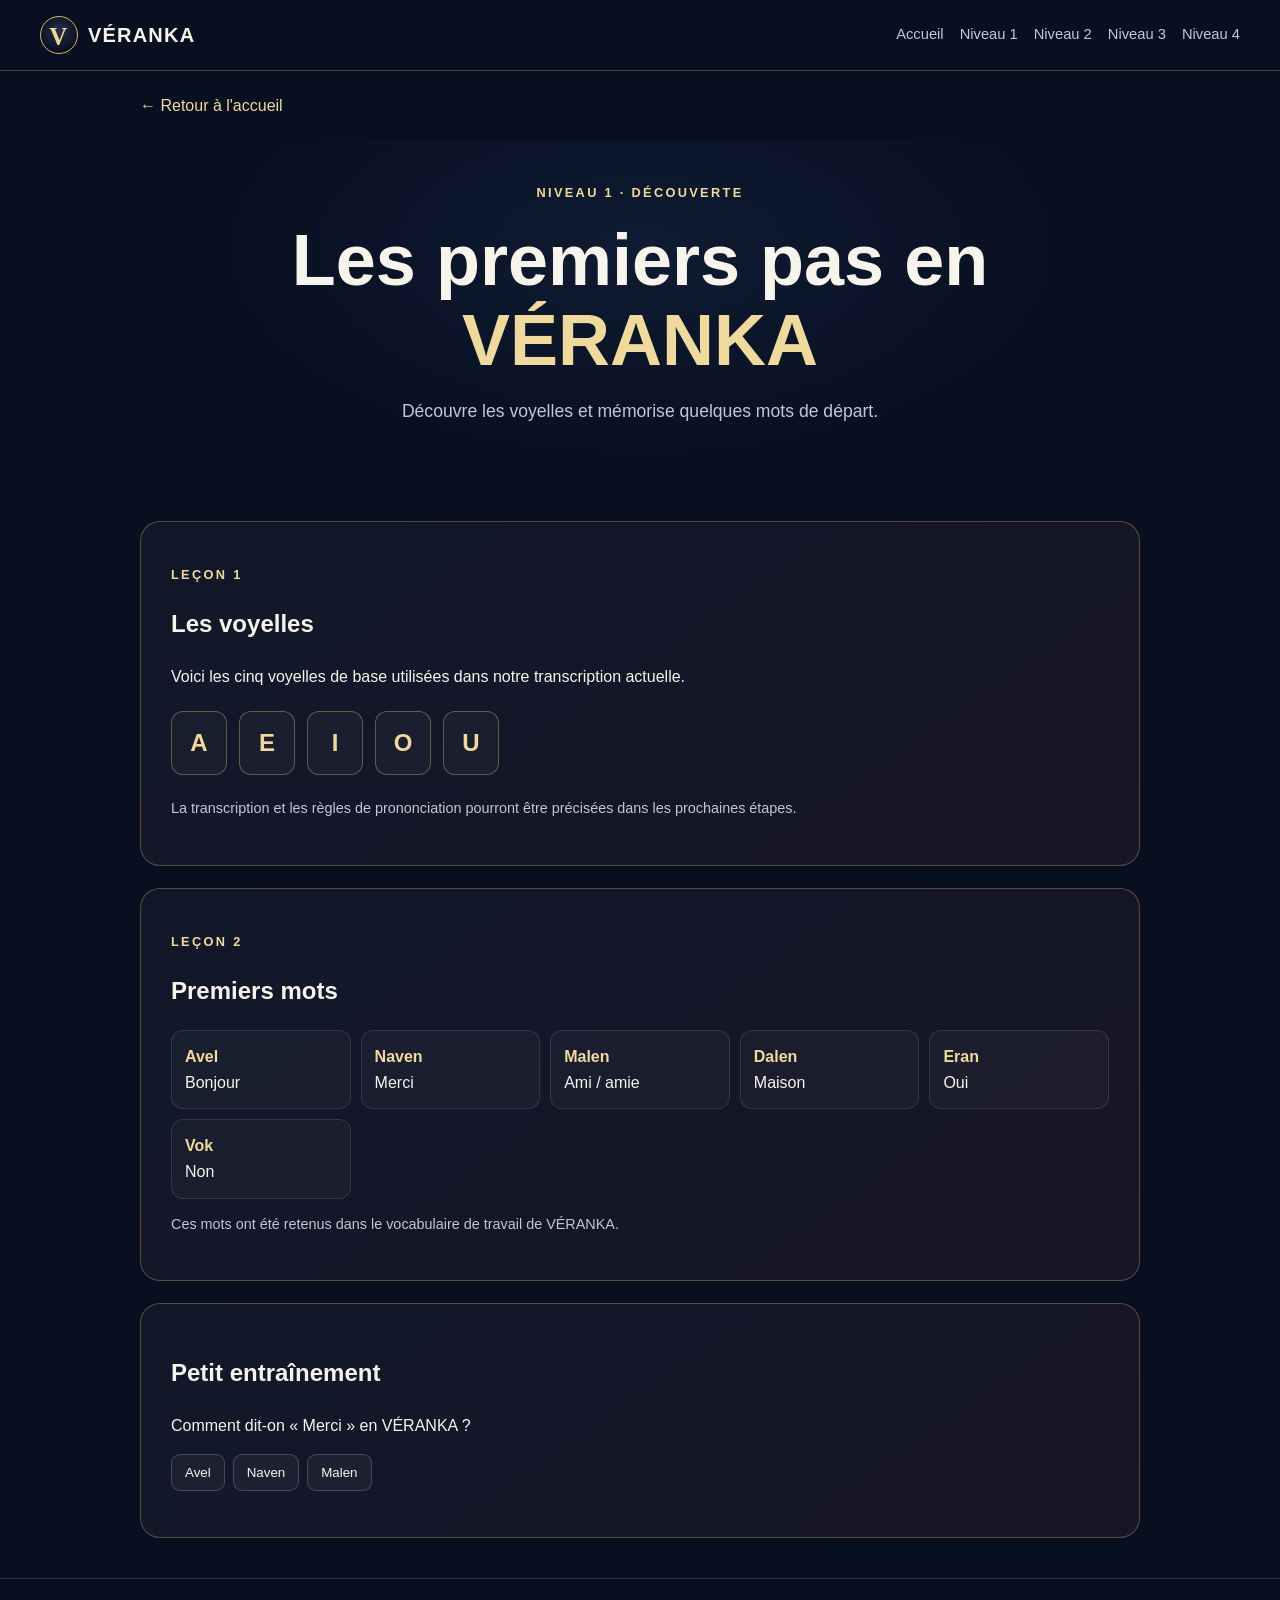
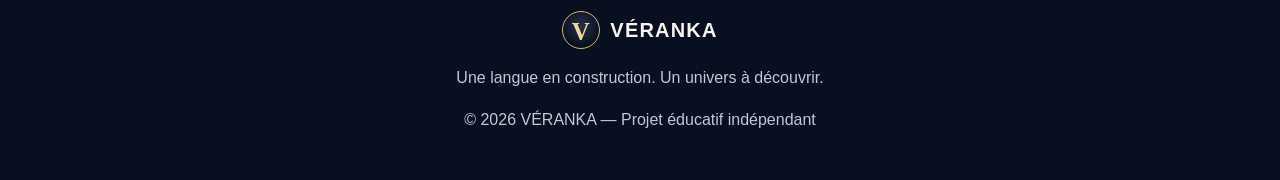
==== niveau-1.html @ cb12dc2f "Add files via upload" ====
<!DOCTYPE html>
<html lang="fr">
<head>
<meta charset="UTF-8">
<meta name="viewport" content="width=device-width, initial-scale=1.0">
<meta name="theme-color" content="#080f20">
<meta name="description" content="Apprends la langue VÉRANKA étape par étape.">
<title>Niveau 1 — Découverte — VÉRANKA</title>
<style>
:root{--night:#080f20;--panel:#101a30;--gold:#d8b56a;--gold-light:#f0d99c;--text:#f7f4ec;--muted:#c1c7d4}
*{box-sizing:border-box}html{scroll-behavior:smooth}body{margin:0;background:var(--night);color:var(--text);font-family:Arial,Helvetica,sans-serif;line-height:1.6}
a{color:inherit}.topbar{display:flex;align-items:center;justify-content:space-between;gap:16px;padding:16px clamp(16px,4vw,40px);background:#080f20;border-bottom:1px solid #d8b56a55;position:sticky;top:0;z-index:10}
.logo{display:flex;align-items:center;gap:10px;text-decoration:none;font-size:1.25rem;font-weight:800;letter-spacing:.06em}
.brand-emblem{width:38px;height:38px;flex:0 0 38px;display:grid;place-items:center;border:1px solid var(--gold);border-radius:50%;color:var(--gold-light);font-family:Georgia,serif;font-size:25px;background:radial-gradient(circle at 50% 40%,#27304a,#080f20 72%)}
nav{display:flex;flex-wrap:wrap;gap:16px}nav a{text-decoration:none;color:var(--muted);font-size:.92rem}nav a:hover{color:var(--gold-light)}
main{width:min(100% - 32px,1000px);margin:0 auto}.hero{padding:clamp(50px,10vw,100px) 0 50px;text-align:center;background:radial-gradient(ellipse at 50% 30%,#1e345955,transparent 60%)}
.eyebrow{color:var(--gold-light);font-size:.8rem;letter-spacing:.18em;font-weight:700}.hero h1{font-size:clamp(2.2rem,7vw,4.5rem);line-height:1.12;margin:16px auto;max-width:850px}.gold{color:var(--gold-light)}.intro,.muted{color:var(--muted)}.intro{font-size:1.1rem;max-width:680px;margin:0 auto 24px}
.primary-button,.action{display:inline-flex;align-items:center;justify-content:center;background:linear-gradient(135deg,#f0d99c,#d1a84e);color:#151525;text-decoration:none;border:0;border-radius:12px;padding:13px 20px;font-weight:800;cursor:pointer}
.section{padding:32px 0;scroll-margin-top:85px}.section h2{font-size:clamp(1.6rem,5vw,2.3rem);line-height:1.2}.level-grid{display:grid;grid-template-columns:repeat(2,minmax(0,1fr));gap:14px;margin:24px 0}
.level-card{display:flex;flex-direction:column;gap:10px;padding:20px;border:1px solid #d8b56a55;border-radius:18px;background:linear-gradient(145deg,#141f37,#0e1325);text-decoration:none;min-height:180px}
.level-card:hover{border-color:var(--gold);transform:translateY(-2px)}.level-symbol{color:var(--gold-light);font-size:1.5rem}.level-card strong{font-size:1.08rem}.level-card small{color:var(--muted)}.level-action{margin-top:auto;color:var(--gold-light);font-weight:700}
.panel{margin:22px 0;padding:clamp(18px,4vw,30px);border:1px solid #d8b56a55;border-radius:20px;background:linear-gradient(145deg,#11182a,#171526)}
.number-grid{display:grid;grid-template-columns:repeat(auto-fit,minmax(95px,1fr));gap:10px;margin:18px 0}.number-tile,.word-tile{padding:13px;border:1px solid #ffffff1c;border-radius:12px;background:#ffffff08}.number-tile strong{display:block;color:var(--gold-light);font:700 22px Georgia,serif}.number-tile span{color:#d1ccbf}
.rule{padding:12px 14px;margin:10px 0;border-left:3px solid var(--gold);border-radius:0 9px 9px 0;background:#ffffff08}.veranka-word{color:var(--gold-light);font-family:Georgia,serif;overflow-wrap:anywhere}
.converter-row{display:flex;flex-wrap:wrap;gap:10px;margin-top:10px}.converter-row input{flex:1;min-width:130px;padding:12px;border:1px solid #625b50;border-radius:10px;background:#0c1020;color:white;font:inherit}.result{padding:14px;margin-top:12px;border:1px solid #ffffff20;border-radius:10px;background:#090d18;overflow-wrap:anywhere}.result strong{color:var(--gold-light);font-size:20px}
.quiz-item{padding:15px 0;border-bottom:1px solid #ffffff20}.choices{display:flex;flex-wrap:wrap;gap:8px}.choice,.quiz-option{padding:10px 13px;border:1px solid #ffffff30;border-radius:9px;background:#ffffff0b;color:var(--text);cursor:pointer}.choice.selected{border-color:var(--gold);background:#51442b}.good{color:#8fd5a5}.bad{color:#ff9c91}
.letters{display:flex;flex-wrap:wrap;gap:12px;margin:22px 0}.letters span{display:grid;place-items:center;min-width:56px;height:64px;border:1px solid #d8b56a66;border-radius:12px;background:#ffffff08;color:var(--gold-light);font-size:1.5rem;font-weight:800}
.word-list{display:grid;grid-template-columns:repeat(auto-fit,minmax(160px,1fr));gap:10px}.word-tile strong{display:block;color:var(--gold-light)}.note{font-size:.9rem;color:var(--muted)}
footer{text-align:center;padding:32px 16px;margin-top:40px;border-top:1px solid #d8b56a33;color:var(--muted)}footer .logo{justify-content:center;color:var(--text)}
.back-link{display:inline-block;margin:22px 0;color:var(--gold-light);text-decoration:none}
@media(max-width:600px){.topbar{align-items:flex-start;flex-direction:column}.level-grid{grid-template-columns:1fr}.level-card{min-height:0}.converter-row{flex-direction:column}.action{width:100%}nav{gap:12px}}
</style>
</head>
<body>
<header class="topbar">
<a class="logo" href="index.html"><span class="brand-emblem" aria-hidden="true">V</span><span>VÉRANKA</span></a>
<nav aria-label="Navigation principale"><a href="index.html">Accueil</a><a href="niveau-1.html">Niveau 1</a><a href="niveau-2.html">Niveau 2</a><a href="niveau-3.html">Niveau 3</a><a href="niveau-4.html">Niveau 4</a></nav>
</header>
<main>

<a class="back-link" href="index.html">← Retour à l'accueil</a>
<section class="hero" style="padding-top:30px">
<p class="eyebrow">NIVEAU 1 · DÉCOUVERTE</p><h1>Les premiers pas en <span class="gold">VÉRANKA</span></h1>
<p class="intro">Découvre les voyelles et mémorise quelques mots de départ.</p>
</section>
<section class="panel" id="alphabet"><p class="eyebrow">LEÇON 1</p><h2>Les voyelles</h2><p>Voici les cinq voyelles de base utilisées dans notre transcription actuelle.</p><div class="letters"><span>A</span><span>E</span><span>I</span><span>O</span><span>U</span></div><p class="note">La transcription et les règles de prononciation pourront être précisées dans les prochaines étapes.</p></section>
<section class="panel" id="mots"><p class="eyebrow">LEÇON 2</p><h2>Premiers mots</h2><div class="word-list"><div class="word-tile"><strong>Avel</strong><span>Bonjour</span></div><div class="word-tile"><strong>Naven</strong><span>Merci</span></div><div class="word-tile"><strong>Malen</strong><span>Ami / amie</span></div><div class="word-tile"><strong>Dalen</strong><span>Maison</span></div><div class="word-tile"><strong>Eran</strong><span>Oui</span></div><div class="word-tile"><strong>Vok</strong><span>Non</span></div></div><p class="note">Ces mots ont été retenus dans le vocabulaire de travail de VÉRANKA.</p></section>
<section class="panel"><h2>Petit entraînement</h2><p>Comment dit-on « Merci » en VÉRANKA ?</p><div class="choices" id="q1"><button class="quiz-option" data-correct="false">Avel</button><button class="quiz-option" data-correct="true">Naven</button><button class="quiz-option" data-correct="false">Malen</button></div><p id="feedback" aria-live="polite" class="muted"></p></section>
<script>
document.querySelectorAll('#q1 button').forEach(b=>b.addEventListener('click',()=>{document.querySelectorAll('#q1 button').forEach(x=>x.style.borderColor='');b.style.borderColor=b.dataset.correct==='true'?'#8fd5a5':'#ff9c91';document.getElementById('feedback').textContent=b.dataset.correct==='true'?'Correct ! Naven signifie « Merci ».':'Pas tout à fait. Réessaie !';}));
</script>

</main>
<footer><a class="logo" href="index.html"><span class="brand-emblem" aria-hidden="true">V</span><span>VÉRANKA</span></a><p>Une langue en construction. Un univers à découvrir.</p><p>© 2026 VÉRANKA — Projet éducatif indépendant</p></footer>

</body>
</html>
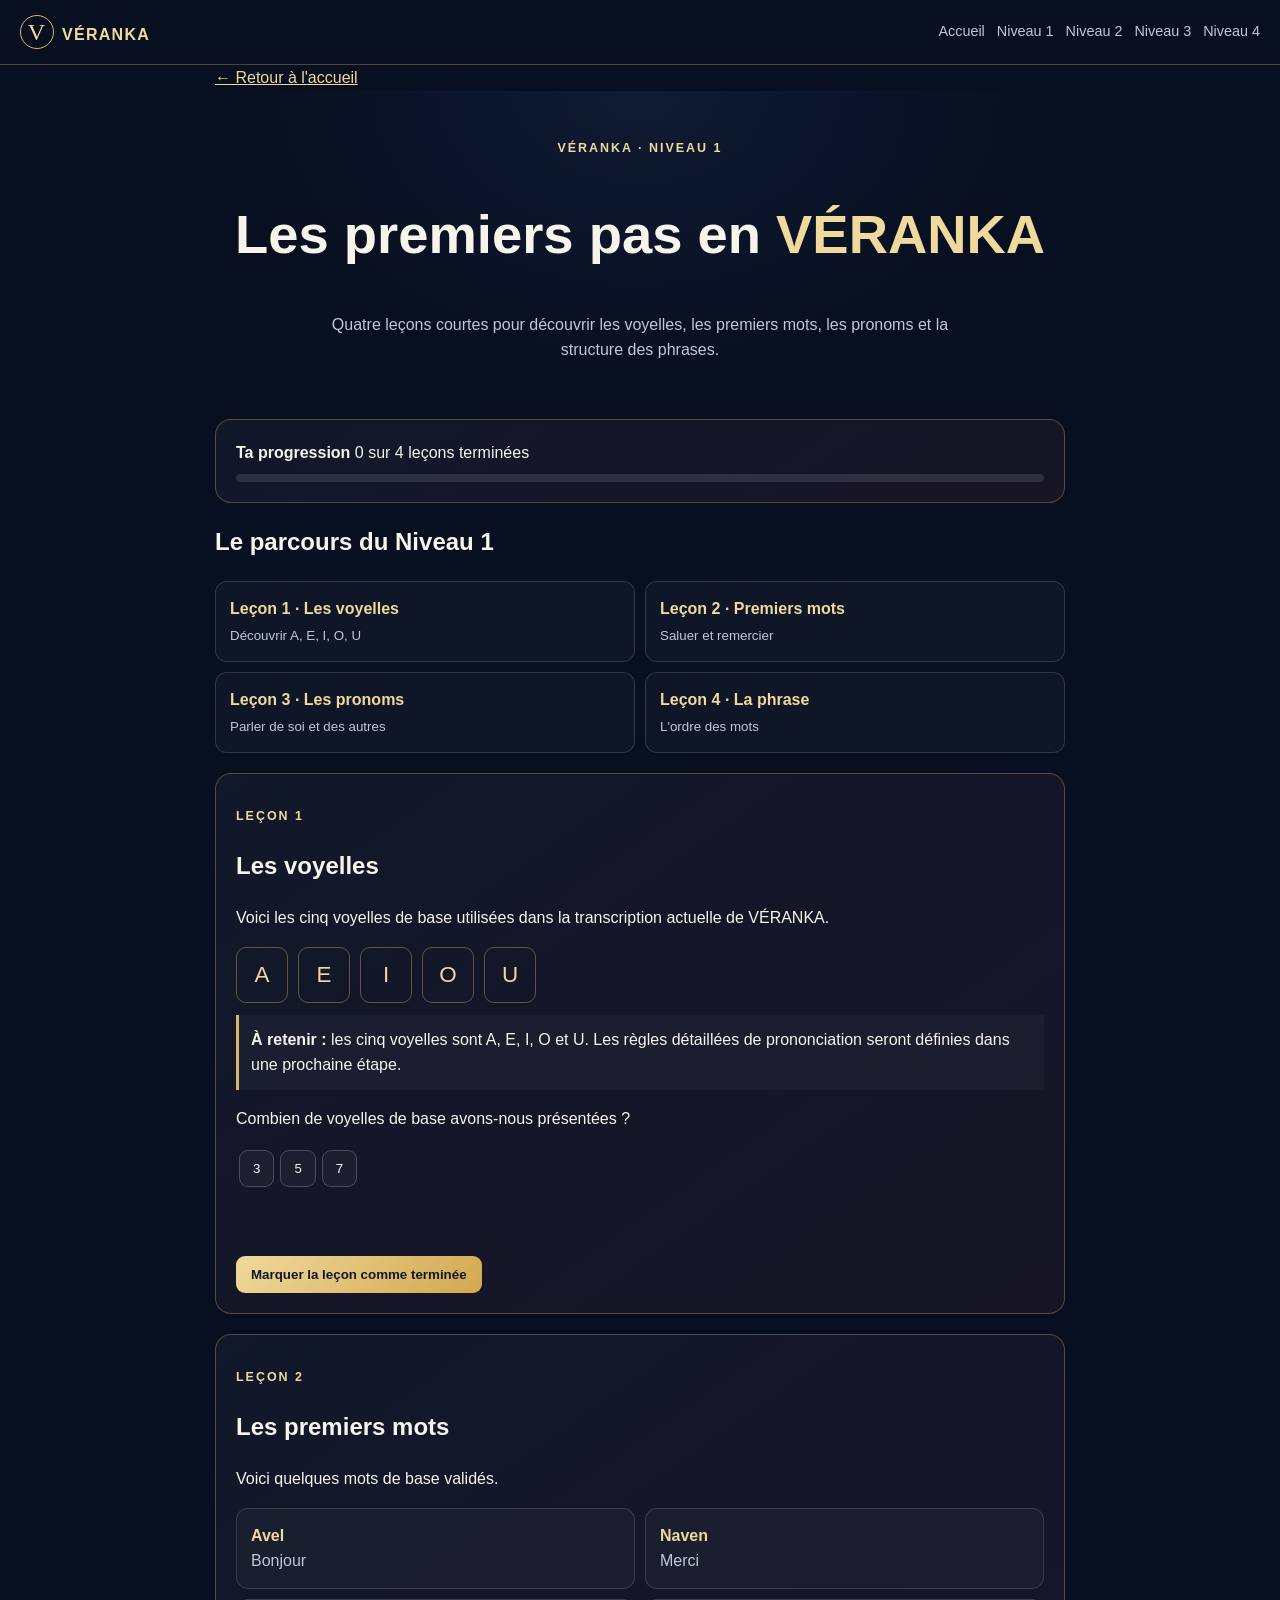
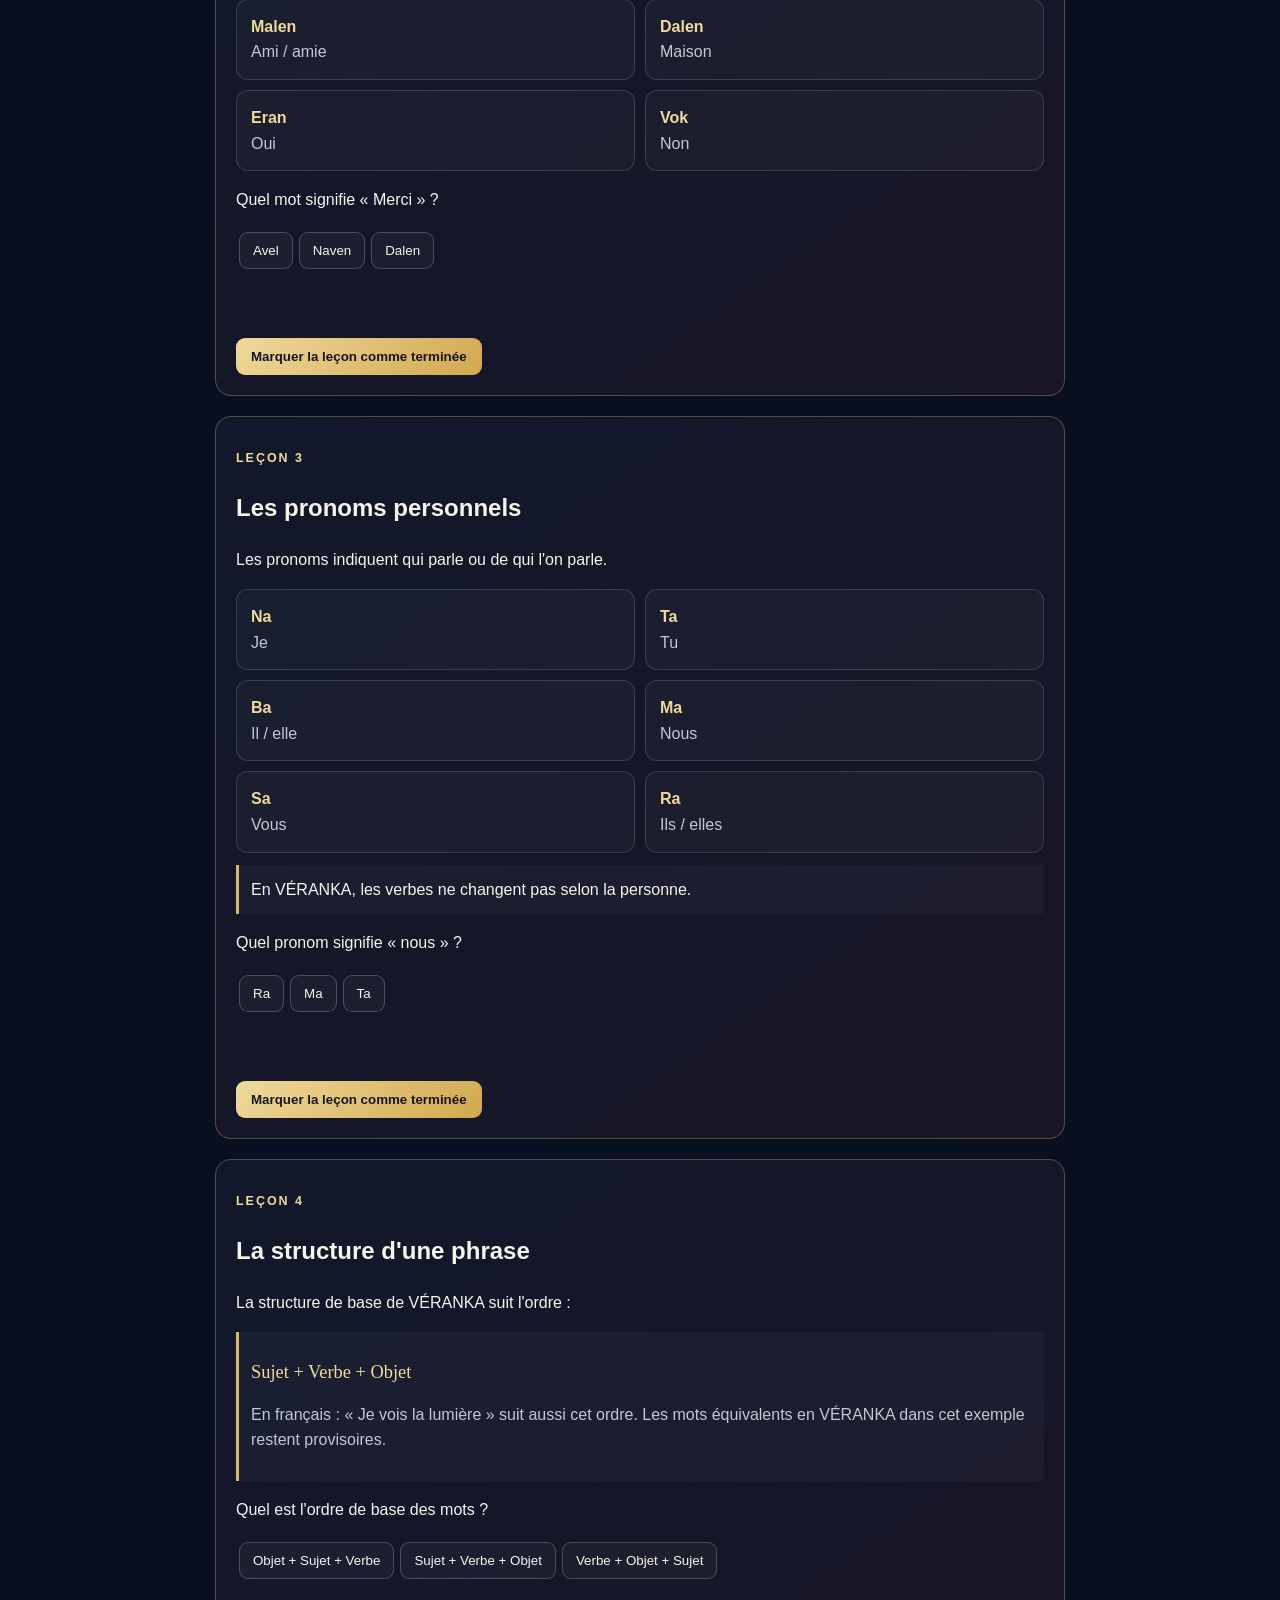
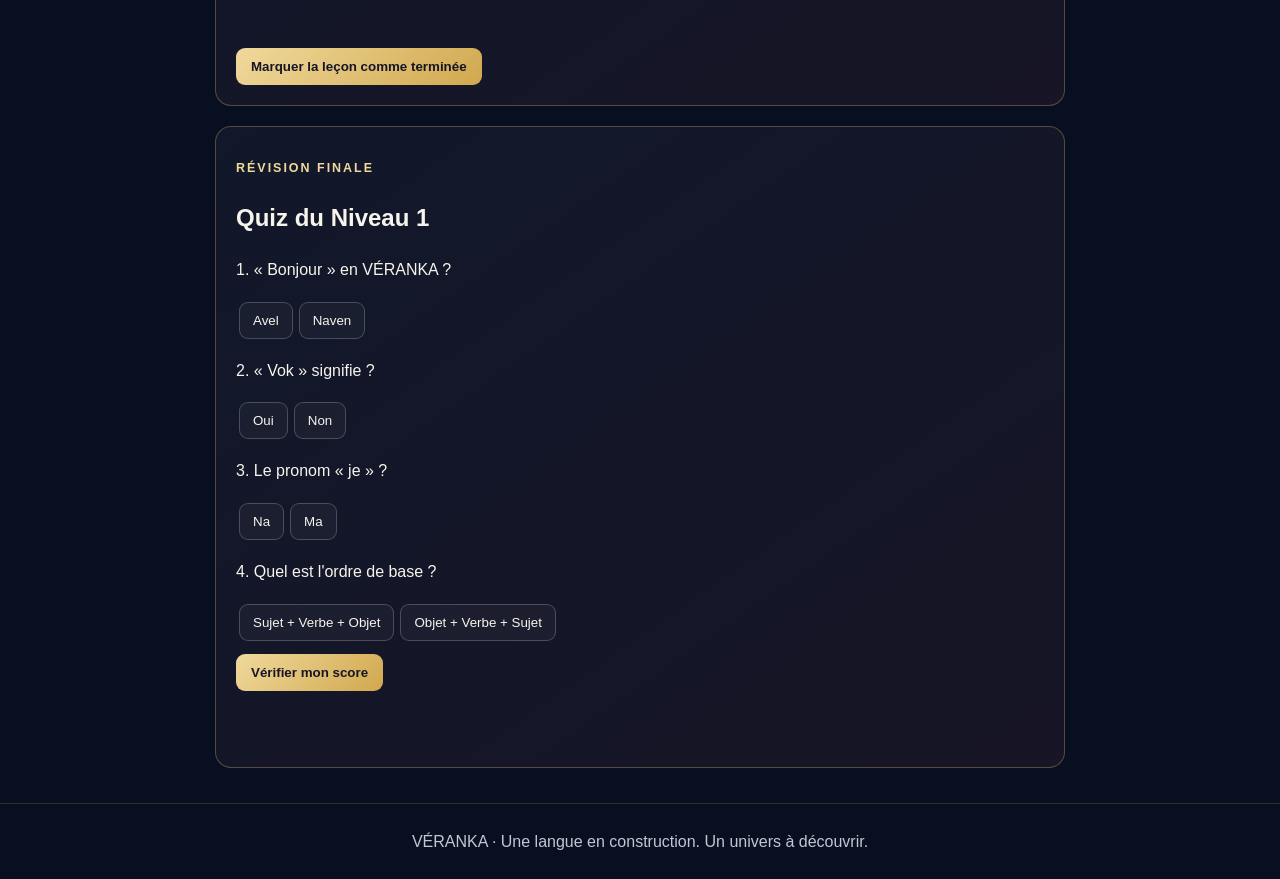
==== commit 3ec6c47b: "Add files via upload" ====
--- a/niveau-1.html
+++ b/niveau-1.html
@@ -1,57 +1,44 @@
-<!DOCTYPE html>
-<html lang="fr">
-<head>
-<meta charset="UTF-8">
-<meta name="viewport" content="width=device-width, initial-scale=1.0">
-<meta name="theme-color" content="#080f20">
-<meta name="description" content="Apprends la langue VÉRANKA étape par étape.">
-<title>Niveau 1 — Découverte — VÉRANKA</title>
+<!doctype html>
+<html lang="fr"><head><meta charset="utf-8"><meta name="viewport" content="width=device-width,initial-scale=1">
+<meta name="theme-color" content="#080f20"><title>Niveau 1 — VÉRANKA</title>
 <style>
-:root{--night:#080f20;--panel:#101a30;--gold:#d8b56a;--gold-light:#f0d99c;--text:#f7f4ec;--muted:#c1c7d4}
-*{box-sizing:border-box}html{scroll-behavior:smooth}body{margin:0;background:var(--night);color:var(--text);font-family:Arial,Helvetica,sans-serif;line-height:1.6}
-a{color:inherit}.topbar{display:flex;align-items:center;justify-content:space-between;gap:16px;padding:16px clamp(16px,4vw,40px);background:#080f20;border-bottom:1px solid #d8b56a55;position:sticky;top:0;z-index:10}
-.logo{display:flex;align-items:center;gap:10px;text-decoration:none;font-size:1.25rem;font-weight:800;letter-spacing:.06em}
-.brand-emblem{width:38px;height:38px;flex:0 0 38px;display:grid;place-items:center;border:1px solid var(--gold);border-radius:50%;color:var(--gold-light);font-family:Georgia,serif;font-size:25px;background:radial-gradient(circle at 50% 40%,#27304a,#080f20 72%)}
-nav{display:flex;flex-wrap:wrap;gap:16px}nav a{text-decoration:none;color:var(--muted);font-size:.92rem}nav a:hover{color:var(--gold-light)}
-main{width:min(100% - 32px,1000px);margin:0 auto}.hero{padding:clamp(50px,10vw,100px) 0 50px;text-align:center;background:radial-gradient(ellipse at 50% 30%,#1e345955,transparent 60%)}
-.eyebrow{color:var(--gold-light);font-size:.8rem;letter-spacing:.18em;font-weight:700}.hero h1{font-size:clamp(2.2rem,7vw,4.5rem);line-height:1.12;margin:16px auto;max-width:850px}.gold{color:var(--gold-light)}.intro,.muted{color:var(--muted)}.intro{font-size:1.1rem;max-width:680px;margin:0 auto 24px}
-.primary-button,.action{display:inline-flex;align-items:center;justify-content:center;background:linear-gradient(135deg,#f0d99c,#d1a84e);color:#151525;text-decoration:none;border:0;border-radius:12px;padding:13px 20px;font-weight:800;cursor:pointer}
-.section{padding:32px 0;scroll-margin-top:85px}.section h2{font-size:clamp(1.6rem,5vw,2.3rem);line-height:1.2}.level-grid{display:grid;grid-template-columns:repeat(2,minmax(0,1fr));gap:14px;margin:24px 0}
-.level-card{display:flex;flex-direction:column;gap:10px;padding:20px;border:1px solid #d8b56a55;border-radius:18px;background:linear-gradient(145deg,#141f37,#0e1325);text-decoration:none;min-height:180px}
-.level-card:hover{border-color:var(--gold);transform:translateY(-2px)}.level-symbol{color:var(--gold-light);font-size:1.5rem}.level-card strong{font-size:1.08rem}.level-card small{color:var(--muted)}.level-action{margin-top:auto;color:var(--gold-light);font-weight:700}
-.panel{margin:22px 0;padding:clamp(18px,4vw,30px);border:1px solid #d8b56a55;border-radius:20px;background:linear-gradient(145deg,#11182a,#171526)}
-.number-grid{display:grid;grid-template-columns:repeat(auto-fit,minmax(95px,1fr));gap:10px;margin:18px 0}.number-tile,.word-tile{padding:13px;border:1px solid #ffffff1c;border-radius:12px;background:#ffffff08}.number-tile strong{display:block;color:var(--gold-light);font:700 22px Georgia,serif}.number-tile span{color:#d1ccbf}
-.rule{padding:12px 14px;margin:10px 0;border-left:3px solid var(--gold);border-radius:0 9px 9px 0;background:#ffffff08}.veranka-word{color:var(--gold-light);font-family:Georgia,serif;overflow-wrap:anywhere}
-.converter-row{display:flex;flex-wrap:wrap;gap:10px;margin-top:10px}.converter-row input{flex:1;min-width:130px;padding:12px;border:1px solid #625b50;border-radius:10px;background:#0c1020;color:white;font:inherit}.result{padding:14px;margin-top:12px;border:1px solid #ffffff20;border-radius:10px;background:#090d18;overflow-wrap:anywhere}.result strong{color:var(--gold-light);font-size:20px}
-.quiz-item{padding:15px 0;border-bottom:1px solid #ffffff20}.choices{display:flex;flex-wrap:wrap;gap:8px}.choice,.quiz-option{padding:10px 13px;border:1px solid #ffffff30;border-radius:9px;background:#ffffff0b;color:var(--text);cursor:pointer}.choice.selected{border-color:var(--gold);background:#51442b}.good{color:#8fd5a5}.bad{color:#ff9c91}
-.letters{display:flex;flex-wrap:wrap;gap:12px;margin:22px 0}.letters span{display:grid;place-items:center;min-width:56px;height:64px;border:1px solid #d8b56a66;border-radius:12px;background:#ffffff08;color:var(--gold-light);font-size:1.5rem;font-weight:800}
-.word-list{display:grid;grid-template-columns:repeat(auto-fit,minmax(160px,1fr));gap:10px}.word-tile strong{display:block;color:var(--gold-light)}.note{font-size:.9rem;color:var(--muted)}
-footer{text-align:center;padding:32px 16px;margin-top:40px;border-top:1px solid #d8b56a33;color:var(--muted)}footer .logo{justify-content:center;color:var(--text)}
-.back-link{display:inline-block;margin:22px 0;color:var(--gold-light);text-decoration:none}
-@media(max-width:600px){.topbar{align-items:flex-start;flex-direction:column}.level-grid{grid-template-columns:1fr}.level-card{min-height:0}.converter-row{flex-direction:column}.action{width:100%}nav{gap:12px}}
-</style>
-</head>
-<body>
-<header class="topbar">
-<a class="logo" href="index.html"><span class="brand-emblem" aria-hidden="true">V</span><span>VÉRANKA</span></a>
-<nav aria-label="Navigation principale"><a href="index.html">Accueil</a><a href="niveau-1.html">Niveau 1</a><a href="niveau-2.html">Niveau 2</a><a href="niveau-3.html">Niveau 3</a><a href="niveau-4.html">Niveau 4</a></nav>
-</header>
-<main>
-
-<a class="back-link" href="index.html">← Retour à l'accueil</a>
-<section class="hero" style="padding-top:30px">
-<p class="eyebrow">NIVEAU 1 · DÉCOUVERTE</p><h1>Les premiers pas en <span class="gold">VÉRANKA</span></h1>
-<p class="intro">Découvre les voyelles et mémorise quelques mots de départ.</p>
-</section>
-<section class="panel" id="alphabet"><p class="eyebrow">LEÇON 1</p><h2>Les voyelles</h2><p>Voici les cinq voyelles de base utilisées dans notre transcription actuelle.</p><div class="letters"><span>A</span><span>E</span><span>I</span><span>O</span><span>U</span></div><p class="note">La transcription et les règles de prononciation pourront être précisées dans les prochaines étapes.</p></section>
-<section class="panel" id="mots"><p class="eyebrow">LEÇON 2</p><h2>Premiers mots</h2><div class="word-list"><div class="word-tile"><strong>Avel</strong><span>Bonjour</span></div><div class="word-tile"><strong>Naven</strong><span>Merci</span></div><div class="word-tile"><strong>Malen</strong><span>Ami / amie</span></div><div class="word-tile"><strong>Dalen</strong><span>Maison</span></div><div class="word-tile"><strong>Eran</strong><span>Oui</span></div><div class="word-tile"><strong>Vok</strong><span>Non</span></div></div><p class="note">Ces mots ont été retenus dans le vocabulaire de travail de VÉRANKA.</p></section>
-<section class="panel"><h2>Petit entraînement</h2><p>Comment dit-on « Merci » en VÉRANKA ?</p><div class="choices" id="q1"><button class="quiz-option" data-correct="false">Avel</button><button class="quiz-option" data-correct="true">Naven</button><button class="quiz-option" data-correct="false">Malen</button></div><p id="feedback" aria-live="polite" class="muted"></p></section>
+:root{--n:#080f20;--p:#111a30;--g:#d8b56a;--gl:#f0d99c;--t:#f7f4ec;--m:#c1c7d4}
+*{box-sizing:border-box}body{margin:0;background:var(--n);color:var(--t);font:16px/1.6 Arial,sans-serif}a{color:var(--gl)}
+header{padding:15px 20px;border-bottom:1px solid #d8b56a55;display:flex;gap:20px;justify-content:space-between;align-items:center;flex-wrap:wrap;position:sticky;top:0;background:var(--n)}
+.logo{font-weight:bold;text-decoration:none;letter-spacing:.08em}.emblem{display:inline-grid;place-items:center;border:1px solid var(--g);border-radius:50%;width:34px;height:34px;color:var(--gl);font:24px Georgia;margin-right:8px}
+nav{display:flex;gap:12px;flex-wrap:wrap}nav a{text-decoration:none;color:var(--m);font-size:.9rem}
+main{max-width:850px;width:calc(100% - 30px);margin:auto}.hero{text-align:center;padding:36px 0;background:radial-gradient(ellipse at top,#1e345955,transparent 65%)}
+.eyebrow{color:var(--gl);font-size:.78rem;font-weight:bold;letter-spacing:.16em}.hero h1{font-size:clamp(2rem,6vw,3.4rem);line-height:1.15}.gold,.tile strong{color:var(--gl)}.muted,.intro,.tile span,.note{color:var(--m)}
+.intro{max-width:620px;margin:auto}.progress,.lesson{padding:20px;margin:20px 0;border:1px solid #d8b56a55;border-radius:16px;background:linear-gradient(145deg,#11182a,#171526)}
+.track{height:8px;background:#ffffff1c;border-radius:9px;margin-top:8px;overflow:hidden}.bar{height:100%;width:0;background:linear-gradient(90deg,#c79b43,#f0d99c)}
+.lessonlinks,.grid{display:grid;grid-template-columns:repeat(2,minmax(0,1fr));gap:10px}.lessonlinks a,.tile{padding:14px;border:1px solid #ffffff24;border-radius:12px;background:#ffffff08;text-decoration:none}.lessonlinks strong{display:block;color:var(--gl)}.lessonlinks small{color:var(--m)}
+.letters{display:flex;gap:10px;flex-wrap:wrap}.letters span{width:52px;height:56px;display:grid;place-items:center;border:1px solid #d8b56a66;border-radius:10px;color:var(--gl);font-size:1.4rem}
+.tile strong{display:block}.choice{padding:10px 13px;border:1px solid #ffffff35;border-radius:9px;background:#ffffff09;color:var(--t);margin:3px;cursor:pointer}.choice.selected{border-color:var(--g);background:#51442b}
+button.action{padding:11px 15px;border:0;border-radius:9px;background:linear-gradient(135deg,#f0d99c,#d1a84e);color:#151525;font-weight:bold;cursor:pointer;margin-top:10px}
+.feedback{min-height:24px;font-weight:bold}.good{color:#8fd5a5}.bad{color:#ff9c91}.rule{border-left:3px solid var(--g);background:#ffffff08;padding:12px;margin:12px 0}.example{font:1.15rem Georgia;color:var(--gl)}
+footer{text-align:center;padding:25px;color:var(--m);border-top:1px solid #d8b56a33;margin-top:35px}
+@media(max-width:550px){.lessonlinks,.grid{grid-template-columns:1fr}header{align-items:flex-start;flex-direction:column}}
+</style></head><body>
+<header><a class="logo" href="index.html"><span class="emblem">V</span>VÉRANKA</a><nav><a href="index.html">Accueil</a><a href="niveau-1.html">Niveau 1</a><a href="niveau-2.html">Niveau 2</a><a href="niveau-3.html">Niveau 3</a><a href="niveau-4.html">Niveau 4</a></nav></header>
+<main><a href="index.html">← Retour à l'accueil</a>
+<section class="hero"><p class="eyebrow">VÉRANKA · NIVEAU 1</p><h1>Les premiers pas en <span class="gold">VÉRANKA</span></h1><p class="intro">Quatre leçons courtes pour découvrir les voyelles, les premiers mots, les pronoms et la structure des phrases.</p></section>
+<div class="progress"><strong>Ta progression</strong> <span id="progressText">0 sur 4 leçons terminées</span><div class="track"><div class="bar" id="bar"></div></div></div>
+<h2>Le parcours du Niveau 1</h2><div class="lessonlinks">
+<a href="#l1"><strong>Leçon 1 · Les voyelles</strong><small>Découvrir A, E, I, O, U</small></a>
+<a href="#l2"><strong>Leçon 2 · Premiers mots</strong><small>Saluer et remercier</small></a>
+<a href="#l3"><strong>Leçon 3 · Les pronoms</strong><small>Parler de soi et des autres</small></a>
+<a href="#l4"><strong>Leçon 4 · La phrase</strong><small>L'ordre des mots</small></a></div>
+<section class="lesson" id="l1"><p class="eyebrow">LEÇON 1</p><h2>Les voyelles</h2><p>Voici les cinq voyelles de base utilisées dans la transcription actuelle de VÉRANKA.</p><div class="letters"><span>A</span><span>E</span><span>I</span><span>O</span><span>U</span></div><div class="rule"><b>À retenir :</b> les cinq voyelles sont A, E, I, O et U. Les règles détaillées de prononciation seront définies dans une prochaine étape.</div><p>Combien de voyelles de base avons-nous présentées ?</p><div id="q1"><button class="choice" data-ok="false">3</button><button class="choice" data-ok="true">5</button><button class="choice" data-ok="false">7</button></div><p class="feedback" id="f1"></p><button class="action done" data-n="1">Marquer la leçon comme terminée</button></section>
+<section class="lesson" id="l2"><p class="eyebrow">LEÇON 2</p><h2>Les premiers mots</h2><p>Voici quelques mots de base validés.</p><div class="grid"><div class="tile"><strong>Avel</strong><span>Bonjour</span></div><div class="tile"><strong>Naven</strong><span>Merci</span></div><div class="tile"><strong>Malen</strong><span>Ami / amie</span></div><div class="tile"><strong>Dalen</strong><span>Maison</span></div><div class="tile"><strong>Eran</strong><span>Oui</span></div><div class="tile"><strong>Vok</strong><span>Non</span></div></div><p>Quel mot signifie « Merci » ?</p><div id="q2"><button class="choice" data-ok="false">Avel</button><button class="choice" data-ok="true">Naven</button><button class="choice" data-ok="false">Dalen</button></div><p class="feedback" id="f2"></p><button class="action done" data-n="2">Marquer la leçon comme terminée</button></section>
+<section class="lesson" id="l3"><p class="eyebrow">LEÇON 3</p><h2>Les pronoms personnels</h2><p>Les pronoms indiquent qui parle ou de qui l'on parle.</p><div class="grid"><div class="tile"><strong>Na</strong><span>Je</span></div><div class="tile"><strong>Ta</strong><span>Tu</span></div><div class="tile"><strong>Ba</strong><span>Il / elle</span></div><div class="tile"><strong>Ma</strong><span>Nous</span></div><div class="tile"><strong>Sa</strong><span>Vous</span></div><div class="tile"><strong>Ra</strong><span>Ils / elles</span></div></div><div class="rule">En VÉRANKA, les verbes ne changent pas selon la personne.</div><p>Quel pronom signifie « nous » ?</p><div id="q3"><button class="choice" data-ok="false">Ra</button><button class="choice" data-ok="true">Ma</button><button class="choice" data-ok="false">Ta</button></div><p class="feedback" id="f3"></p><button class="action done" data-n="3">Marquer la leçon comme terminée</button></section>
+<section class="lesson" id="l4"><p class="eyebrow">LEÇON 4</p><h2>La structure d'une phrase</h2><p>La structure de base de VÉRANKA suit l'ordre :</p><div class="rule"><p class="example">Sujet + Verbe + Objet</p><p class="note">En français : « Je vois la lumière » suit aussi cet ordre. Les mots équivalents en VÉRANKA dans cet exemple restent provisoires.</p></div><p>Quel est l'ordre de base des mots ?</p><div id="q4"><button class="choice" data-ok="false">Objet + Sujet + Verbe</button><button class="choice" data-ok="true">Sujet + Verbe + Objet</button><button class="choice" data-ok="false">Verbe + Objet + Sujet</button></div><p class="feedback" id="f4"></p><button class="action done" data-n="4">Marquer la leçon comme terminée</button></section>
+<section class="lesson"><p class="eyebrow">RÉVISION FINALE</p><h2>Quiz du Niveau 1</h2><p>1. « Bonjour » en VÉRANKA ?</p><div class="final" data-answer="Avel"><button class="choice" data-value="Avel">Avel</button><button class="choice" data-value="Naven">Naven</button></div><p>2. « Vok » signifie ?</p><div class="final" data-answer="Non"><button class="choice" data-value="Oui">Oui</button><button class="choice" data-value="Non">Non</button></div><p>3. Le pronom « je » ?</p><div class="final" data-answer="Na"><button class="choice" data-value="Na">Na</button><button class="choice" data-value="Ma">Ma</button></div><p>4. Quel est l'ordre de base ?</p><div class="final" data-answer="SVO"><button class="choice" data-value="SVO">Sujet + Verbe + Objet</button><button class="choice" data-value="OVS">Objet + Verbe + Sujet</button></div><button class="action" id="check">Vérifier mon score</button><p class="feedback" id="finalFeedback"></p></section>
+</main><footer>VÉRANKA · Une langue en construction. Un univers à découvrir.</footer>
 <script>
-document.querySelectorAll('#q1 button').forEach(b=>b.addEventListener('click',()=>{document.querySelectorAll('#q1 button').forEach(x=>x.style.borderColor='');b.style.borderColor=b.dataset.correct==='true'?'#8fd5a5':'#ff9c91';document.getElementById('feedback').textContent=b.dataset.correct==='true'?'Correct ! Naven signifie « Merci ».':'Pas tout à fait. Réessaie !';}));
-</script>
-
-</main>
-<footer><a class="logo" href="index.html"><span class="brand-emblem" aria-hidden="true">V</span><span>VÉRANKA</span></a><p>Une langue en construction. Un univers à découvrir.</p><p>© 2026 VÉRANKA — Projet éducatif indépendant</p></footer>
-
-</body>
-</html>+const done=new Set();function progress(){document.getElementById('progressText').textContent=done.size+' sur 4 leçons terminées';document.getElementById('bar').style.width=(done.size/4*100)+'%'}
+for(let n=1;n<=4;n++){const row=document.getElementById('q'+n);row.querySelectorAll('button').forEach(b=>b.addEventListener('click',()=>{row.querySelectorAll('button').forEach(x=>x.classList.remove('selected'));b.classList.add('selected');const f=document.getElementById('f'+n);let ok=b.dataset.ok==='true';f.textContent=ok?'Correct !':'Pas tout à fait. Essaie encore.';f.className='feedback '+(ok?'good':'bad')}))}
+document.querySelectorAll('.done').forEach(b=>b.addEventListener('click',()=>{done.add(b.dataset.n);b.textContent='Leçon terminée ✓';b.disabled=true;progress()}));
+document.querySelectorAll('.final').forEach(row=>row.querySelectorAll('button').forEach(b=>b.addEventListener('click',()=>{row.querySelectorAll('button').forEach(x=>x.classList.remove('selected'));b.classList.add('selected');row.dataset.value=b.dataset.value})));
+document.getElementById('check').addEventListener('click',()=>{let score=0;document.querySelectorAll('.final').forEach(row=>{if(row.dataset.value===row.dataset.answer)score++});let f=document.getElementById('finalFeedback');f.textContent='Ton score : '+score+' / 4. '+(score===4?'Excellent !':'Relis les leçons puis réessaie.');f.className='feedback '+(score===4?'good':'')});
+progress();
+</script></body></html>
